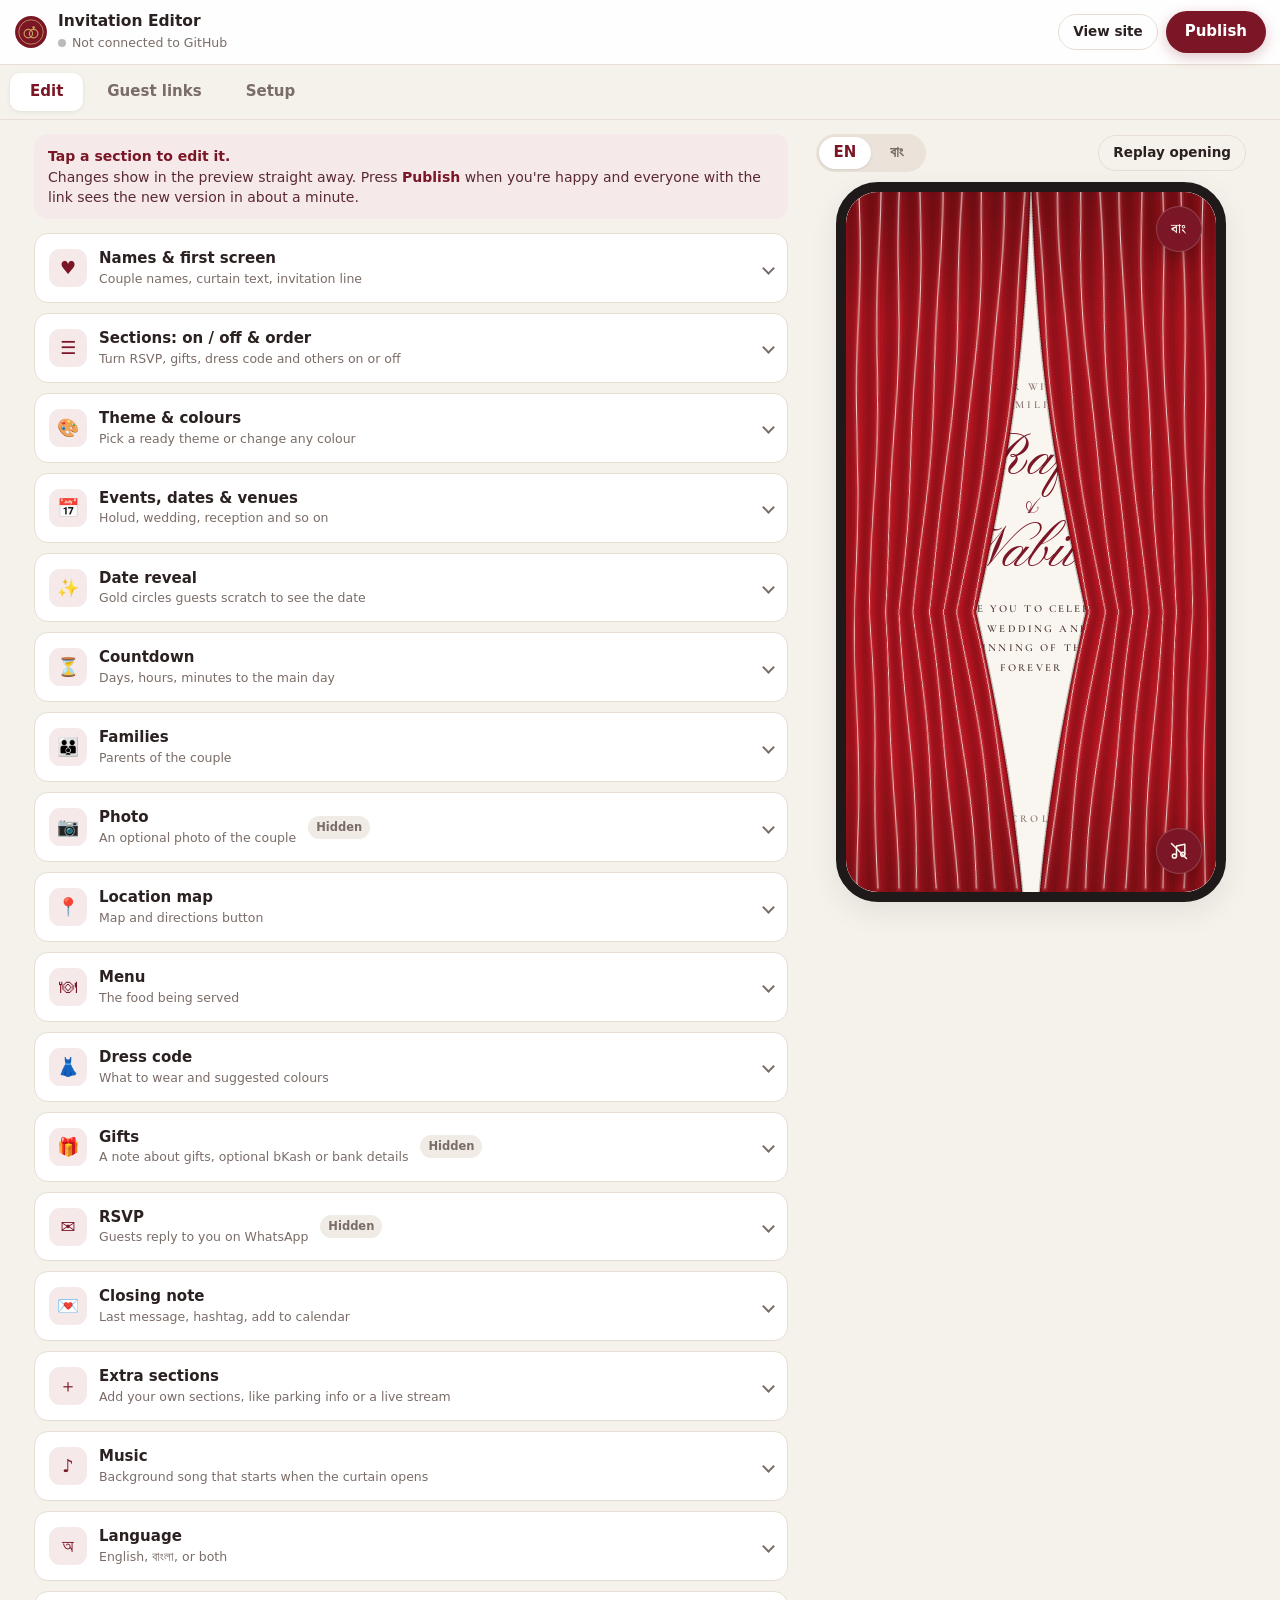
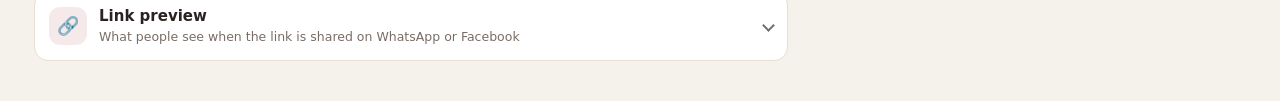
==== admin.html @ 90f6d411 "Add files via upload" ====
<!DOCTYPE html>
<html lang="en">
<head>
  <meta charset="utf-8">
  <meta name="viewport" content="width=device-width, initial-scale=1, viewport-fit=cover">
  <meta name="robots" content="noindex, nofollow">
  <meta name="theme-color" content="#7b1626">
  <title>Invitation Editor</title>
  <link rel="icon" href="assets/img/icon.svg" type="image/svg+xml">
  <link rel="stylesheet" href="assets/css/admin.css">
</head>
<body>
  <header class="top">
    <div class="brand">
      <img src="assets/img/icon.svg" alt="" width="34" height="34">
      <div>
        <b>Invitation Editor</b>
        <span class="status" id="status"><i></i><span>Loading…</span></span>
      </div>
    </div>
    <div class="top-actions">
      <a class="btn ghost sm hide-xs" id="liveLink" target="_blank" rel="noopener">View site</a>
      <button class="btn primary" id="publishBtn" type="button">Publish</button>
    </div>
  </header>

  <nav class="tabs" id="tabs" role="tablist">
    <button type="button" data-tab="edit" class="on" role="tab">Edit</button>
    <button type="button" data-tab="preview" class="tab-preview" role="tab">Preview</button>
    <button type="button" data-tab="guests" role="tab">Guest links</button>
    <button type="button" data-tab="setup" role="tab">Setup</button>
  </nav>

  <div class="banner" id="banner" hidden></div>

  <main class="layout" id="layout" data-tab="edit">
    <div class="col-left">
      <section class="pane" id="pane-edit">
        <div class="intro-card">
          <b>Tap a section to edit it.</b>
          <span>Changes show in the preview straight away. Press <b>Publish</b> when you're happy and everyone with the link sees the new version in about a minute.</span>
        </div>
        <div id="form"></div>
      </section>
      <section class="pane" id="pane-guests"></section>
      <section class="pane" id="pane-setup"></section>
    </div>
    <section class="pane pane-preview" id="pane-preview">
      <div class="pv-bar">
        <div class="seg" id="pvLang">
          <button type="button" data-lang="en" class="on">EN</button>
          <button type="button" data-lang="bn">বাং</button>
        </div>
        <button type="button" class="btn ghost sm" id="replayBtn">Replay opening</button>
      </div>
      <div class="phone-wrap" id="phoneWrap">
        <div class="phone" id="phone"><iframe id="pv" src="index.html?preview=1" title="Live preview"></iframe></div>
      </div>
    </section>
  </main>

  <div class="toast" id="toast" role="status" aria-live="polite"></div>
  <div class="modal" id="modal" hidden><div class="modal-card" id="modalCard"></div></div>

  <script src="assets/js/shared.js"></script>
  <script src="assets/js/admin.js"></script>
</body>
</html>
---- assets/css/admin.css ----
:root {
  --a: #7b1626;
  --a-soft: #f6e9ea;
  --bg: #f5f1eb;
  --card: #ffffff;
  --line: #e7ddd2;
  --text: #2a2120;
  --muted: #7a6c66;
  --ok: #2f7d4f;
  --warn: #b7791f;
  --radius: 14px;
  --font: system-ui, -apple-system, 'Segoe UI', Roboto, 'Noto Sans Bengali', 'Hind Siliguri', sans-serif;
  --safe-b: env(safe-area-inset-bottom, 0px);
}
*, *::before, *::after { box-sizing: border-box; }
html { -webkit-text-size-adjust: 100%; }
body { margin: 0; background: var(--bg); color: var(--text); font: 15px/1.45 var(--font); -webkit-font-smoothing: antialiased; -webkit-tap-highlight-color: transparent; }
button, input, select, textarea { font: inherit; color: inherit; }
[hidden] { display: none !important; }
a { color: var(--a); }

/* ---- top bar ---- */
.top { position: sticky; top: 0; z-index: 30; display: flex; align-items: center; justify-content: space-between; gap: 10px; padding: 10px 14px; padding-top: calc(10px + env(safe-area-inset-top, 0px)); background: rgba(255,255,255,.92); backdrop-filter: saturate(1.4) blur(10px); -webkit-backdrop-filter: saturate(1.4) blur(10px); border-bottom: 1px solid var(--line); }
.brand { display: flex; align-items: center; gap: 10px; min-width: 0; }
.brand b { display: block; font-size: 15.5px; }
.status { display: inline-flex; align-items: center; gap: 6px; font-size: 12.5px; color: var(--muted); white-space: nowrap; }
.status i { width: 8px; height: 8px; border-radius: 50%; background: #bbb; flex: none; }
.status.ok i { background: var(--ok); }
.status.warn i { background: var(--warn); }
.status.busy i { background: var(--a); animation: blink 1s ease-in-out infinite; }
.top-actions { display: flex; gap: 8px; align-items: center; flex: none; }
@keyframes blink { 50% { opacity: .3; } }

.btn { display: inline-flex; align-items: center; justify-content: center; gap: 6px; min-height: 42px; padding: 9px 18px; border-radius: 999px; border: 1px solid transparent; background: #efe8e0; color: var(--text); font-weight: 600; text-decoration: none; cursor: pointer; transition: transform .15s ease, background .2s ease, opacity .2s; white-space: nowrap; }
.btn:active { transform: scale(.97); }
.btn.primary { background: var(--a); color: #fff; box-shadow: 0 4px 14px rgba(123,22,38,.25); }
.btn.ghost { background: transparent; border-color: var(--line); }
.btn.sm { min-height: 36px; padding: 6px 14px; font-size: 13.5px; }
.btn.danger { color: #a3271e; border-color: #efc9c4; background: #fff; }
.btn.block { width: 100%; }
.btn[disabled] { opacity: .5; pointer-events: none; }

/* ---- tabs ---- */
.tabs { position: sticky; top: 61px; z-index: 25; display: flex; gap: 4px; padding: 8px 10px; background: var(--bg); border-bottom: 1px solid var(--line); overflow-x: auto; scrollbar-width: none; }
.tabs::-webkit-scrollbar { display: none; }
.tabs button { flex: 1; min-height: 38px; border: 0; border-radius: 10px; background: transparent; font-weight: 600; color: var(--muted); padding: 6px 12px; white-space: nowrap; cursor: pointer; }
.tabs button.on { background: var(--card); color: var(--a); box-shadow: 0 1px 4px rgba(0,0,0,.08); }

.banner { margin: 12px 14px 0; padding: 12px 14px; border-radius: 12px; background: #fff7e6; border: 1px solid #f1d9a6; display: flex; flex-wrap: wrap; gap: 8px 12px; align-items: center; justify-content: space-between; }
.banner p { margin: 0; flex: 1 1 220px; }

/* ---- layout ---- */
.layout { padding: 14px 14px calc(30px + var(--safe-b)); max-width: 1240px; margin: 0 auto; }
.pane { display: none; }
.layout[data-tab="edit"] #pane-edit, .layout[data-tab="guests"] #pane-guests, .layout[data-tab="setup"] #pane-setup, .layout[data-tab="preview"] #pane-preview { display: block; }
.layout[data-tab="preview"] .col-left { display: none; }

@media (min-width: 980px) {
  .layout { display: grid; grid-template-columns: minmax(0, 1fr) 430px; gap: 28px; align-items: start; }
  .tabs .tab-preview { display: none; }
  .pane-preview, .layout[data-tab] .pane-preview { display: block !important; position: sticky; top: 124px; }
  .layout[data-tab="preview"] .col-left { display: block; }
  .layout[data-tab="preview"] #pane-edit { display: block; }
  .tabs { justify-content: flex-start; }
  .tabs button { flex: 0 0 auto; padding: 6px 20px; }
}

.intro-card { background: var(--a-soft); border-radius: var(--radius); padding: 12px 14px; margin-bottom: 14px; color: #5a2a31; font-size: 14px; }
.intro-card > b { display: block; color: var(--a); }
.intro-card span b { color: var(--a); }

/* ---- groups (accordion) ---- */
.grp { background: var(--card); border: 1px solid var(--line); border-radius: var(--radius); margin-bottom: 10px; overflow: hidden; }
.grp > summary { list-style: none; display: flex; align-items: center; gap: 12px; padding: 14px; cursor: pointer; user-select: none; -webkit-user-select: none; }
.grp > summary::-webkit-details-marker { display: none; }
.grp > summary::after { content: ''; width: 9px; height: 9px; border-right: 2px solid var(--muted); border-bottom: 2px solid var(--muted); transform: rotate(45deg); margin-left: auto; transition: transform .25s ease; flex: none; }
.grp[open] > summary::after { transform: rotate(-135deg); }
.grp-ic { width: 38px; height: 38px; border-radius: 11px; background: var(--a-soft); color: var(--a); display: grid; place-items: center; font-size: 18px; flex: none; }
.grp-t { min-width: 0; }
.grp-t b { display: block; }
.grp-t small { display: block; color: var(--muted); font-size: 12.5px; }
.grp-hidden { font-size: 11.5px; font-weight: 700; color: var(--muted); background: #f0ebe5; padding: 3px 8px; border-radius: 999px; flex: none; }
.grp-body { padding: 4px 14px 16px; border-top: 1px solid var(--line); animation: drop .25s ease; }
@keyframes drop { from { opacity: 0; transform: translateY(-4px); } }

/* ---- fields ---- */
.f { margin-top: 14px; }
.f-label { font-weight: 600; font-size: 14px; margin-bottom: 6px; display: block; }
.f-help { margin: 6px 0 0; color: var(--muted); font-size: 12.5px; }
.in, .f input[type="text"], .f input[type="url"], .f input[type="tel"], .f input[type="number"], .f input[type="date"], .f input[type="time"], .f input[type="password"], .f select, .f textarea, .in-area {
  width: 100%; min-height: 44px; padding: 10px 12px; border-radius: 11px; border: 1px solid var(--line); background: #fdfbf9;
  font-size: 16px; outline: none; transition: border-color .2s, box-shadow .2s; -webkit-appearance: none; appearance: none;
}
.f textarea, .in-area { resize: vertical; min-height: 76px; line-height: 1.45; }
.in:focus, .f input:focus, .f select:focus, .f textarea:focus, .in-area:focus { border-color: var(--a); box-shadow: 0 0 0 3px rgba(123,22,38,.12); background: #fff; }
.pair { display: grid; gap: 8px; }
.lang { position: relative; display: block; }
.lang .tag { position: absolute; left: 9px; top: 11px; font-size: 10.5px; font-weight: 800; letter-spacing: .04em; color: var(--a); background: var(--a-soft); padding: 2px 6px; border-radius: 6px; pointer-events: none; }
.f .lang .in { padding-left: 56px; }
body.no-bn .lang.bn { display: none; }
@media (min-width: 620px) { .pair { grid-template-columns: 1fr 1fr; } body.no-bn .pair { grid-template-columns: 1fr; } }

.row2 { display: grid; grid-template-columns: 1fr 1fr; gap: 10px; }
.row2 .f { margin-top: 14px; }

.switch { display: flex; align-items: center; justify-content: space-between; gap: 12px; padding: 10px 0; cursor: pointer; }
.switch input { position: absolute; opacity: 0; width: 1px; height: 1px; }
.switch .knob { width: 46px; height: 28px; border-radius: 999px; background: #d8cfc6; position: relative; flex: none; transition: background .2s; }
.switch .knob::after { content: ''; position: absolute; top: 3px; left: 3px; width: 22px; height: 22px; border-radius: 50%; background: #fff; box-shadow: 0 1px 3px rgba(0,0,0,.25); transition: transform .2s ease; }
.switch input:checked + .knob { background: var(--a); }
.switch input:checked + .knob::after { transform: translateX(18px); }
.switch input:focus-visible + .knob { outline: 2px solid var(--a); outline-offset: 2px; }
.show-row { background: #faf6f1; border-radius: 11px; padding: 4px 12px; margin-top: 12px; }

.color-row { display: flex; align-items: center; gap: 10px; padding: 7px 0; border-bottom: 1px dashed #efe7de; }
.color-row:last-child { border-bottom: 0; }
.color-row .cl { flex: 1; min-width: 0; font-size: 14px; }
.color-row .cl small { display: block; color: var(--muted); font-size: 12px; }
.color-row input[type="color"] { width: 44px; height: 40px; padding: 0; border: 1px solid var(--line); border-radius: 10px; background: none; cursor: pointer; flex: none; }
.color-row input[type="color"]::-webkit-color-swatch-wrapper { padding: 3px; }
.color-row input[type="color"]::-webkit-color-swatch { border: 0; border-radius: 7px; }
.color-row .hex { width: 96px; flex: none; min-height: 40px; padding: 8px 10px; border-radius: 10px; border: 1px solid var(--line); font: 14px ui-monospace, SFMono-Regular, Menlo, monospace; text-transform: lowercase; }

.themes { display: grid; grid-template-columns: repeat(auto-fill, minmax(124px, 1fr)); gap: 10px; margin-top: 12px; }
.theme-tile { border: 2px solid var(--line); border-radius: 13px; padding: 8px; background: #fff; cursor: pointer; text-align: left; transition: border-color .2s, transform .15s; }
.theme-tile:active { transform: scale(.97); }
.theme-tile.on { border-color: var(--a); }
.theme-tile .sw { display: flex; height: 40px; border-radius: 8px; overflow: hidden; margin-bottom: 6px; }
.theme-tile .sw i { flex: 1; }
.theme-tile b { font-size: 13px; }

.media { display: flex; align-items: center; gap: 12px; flex-wrap: wrap; }
.media .thumb { width: 84px; height: 84px; border-radius: 12px; background: #f1ebe4 center/cover no-repeat; border: 1px solid var(--line); flex: none; }
.media audio { width: 100%; max-width: 360px; height: 40px; }
.file-btn { position: relative; overflow: hidden; }
.file-btn input { position: absolute; inset: 0; opacity: 0; cursor: pointer; font-size: 0; }

/* lists */
.list { display: grid; gap: 10px; margin-top: 14px; }
.item { border: 1px solid var(--line); border-radius: 12px; background: #fdfbf9; }
.item > summary { list-style: none; display: flex; align-items: center; gap: 8px; padding: 10px 10px 10px 14px; cursor: pointer; }
.item > summary::-webkit-details-marker { display: none; }
.item-t { flex: 1; min-width: 0; font-weight: 600; overflow: hidden; text-overflow: ellipsis; white-space: nowrap; }
.item-t small { font-weight: 500; color: var(--muted); margin-left: 6px; }
.item-body { padding: 0 14px 14px; border-top: 1px solid var(--line); }
.icon-btn { width: 36px; height: 36px; border-radius: 10px; border: 1px solid var(--line); background: #fff; display: grid; place-items: center; cursor: pointer; flex: none; font-size: 15px; color: var(--muted); }
.icon-btn:active { transform: scale(.94); }
.icon-btn.del { color: #a3271e; }
.add-btn { margin-top: 12px; }
.badge { display: inline-block; font-size: 11px; font-weight: 700; background: var(--a); color: #fff; border-radius: 999px; padding: 2px 8px; margin-left: 6px; vertical-align: 1px; }

.order-row { display: flex; align-items: center; gap: 8px; padding: 8px 0; border-bottom: 1px dashed #efe7de; }
.order-row:last-child { border-bottom: 0; }
.order-row .on-off { margin-left: auto; }
.order-row b { flex: 1; font-weight: 600; }
.order-row.off b { color: var(--muted); text-decoration: line-through; }

.swatch-list { display: flex; flex-wrap: wrap; gap: 10px; margin-top: 8px; align-items: center; }
.swatch-item { position: relative; }
.swatch-item input[type="color"] { width: 52px; height: 52px; border-radius: 50%; border: 1px solid var(--line); padding: 0; background: none; cursor: pointer; }
.swatch-item input[type="color"]::-webkit-color-swatch-wrapper { padding: 3px; }
.swatch-item input[type="color"]::-webkit-color-swatch { border: 0; border-radius: 50%; }
.swatch-item button { position: absolute; top: -6px; right: -6px; width: 22px; height: 22px; border-radius: 50%; border: 0; background: #2a2120; color: #fff; font-size: 13px; line-height: 1; cursor: pointer; }

/* share preview */
.share-prev { margin-top: 12px; border-radius: 12px; overflow: hidden; border: 1px solid var(--line); background: #fff; max-width: 420px; }
.share-prev canvas, .share-prev img { display: block; width: 100%; height: auto; }
.share-prev .meta { padding: 10px 12px; background: #f3f6f4; font-size: 13px; }
.share-prev .meta b { display: block; font-size: 14px; }
.share-prev .meta span { color: var(--muted); }

/* cards for guests + setup */
.card { background: var(--card); border: 1px solid var(--line); border-radius: var(--radius); padding: 16px; margin-bottom: 12px; }
.card h3 { margin: 0 0 4px; font-size: 16.5px; }
.card > p { margin: 0 0 6px; color: var(--muted); font-size: 14px; }
.steps { margin: 10px 0 0; padding-left: 20px; }
.steps li { margin: 6px 0; }
.code { font: 13px ui-monospace, SFMono-Regular, Menlo, monospace; background: #f4efe9; padding: 2px 6px; border-radius: 6px; }
.btns { display: flex; flex-wrap: wrap; gap: 8px; margin-top: 14px; }
.ok-text { color: var(--ok); font-weight: 600; }
.err-text { color: #a3271e; font-weight: 600; }

.guest-row { display: flex; align-items: center; gap: 8px; padding: 10px 0; border-bottom: 1px dashed #efe7de; }
.guest-row:last-child { border-bottom: 0; }
.guest-row .gn { flex: 1; min-width: 0; }
.guest-row .gn b { display: block; overflow: hidden; text-overflow: ellipsis; white-space: nowrap; }
.guest-row .gn small { display: block; color: var(--muted); font-size: 12px; overflow: hidden; text-overflow: ellipsis; white-space: nowrap; }
.wa { background: #1f9d55 !important; color: #fff !important; border-color: #1f9d55 !important; }

/* ---- preview ---- */
.pv-bar { display: flex; align-items: center; justify-content: space-between; gap: 8px; margin-bottom: 10px; }
.seg { display: inline-flex; background: #ebe3da; border-radius: 999px; padding: 3px; }
.seg button { border: 0; background: transparent; min-height: 32px; min-width: 52px; padding: 4px 12px; border-radius: 999px; font-weight: 700; color: var(--muted); cursor: pointer; }
.seg button.on { background: #fff; color: var(--a); box-shadow: 0 1px 3px rgba(0,0,0,.1); }
.phone-wrap { display: flex; justify-content: center; }
.phone { width: 100%; height: calc(100svh - 190px); min-height: 480px; border-radius: 18px; overflow: hidden; border: 1px solid var(--line); background: #fff; box-shadow: 0 10px 30px rgba(0,0,0,.08); }
.phone iframe { width: 100%; height: 100%; border: 0; display: block; }
@media (min-width: 980px) {
  .phone { width: 390px; height: min(800px, calc(100vh - 180px)); border: 10px solid #1f1a19; border-radius: 42px; }
}

/* ---- toast + modal ---- */
.toast { position: fixed; left: 50%; bottom: calc(22px + var(--safe-b)); transform: translate(-50%, 30px); opacity: 0; pointer-events: none; z-index: 80; max-width: min(92vw, 460px); background: #2a2120; color: #fff; padding: 12px 18px; border-radius: 14px; box-shadow: 0 10px 30px rgba(0,0,0,.25); transition: transform .3s ease, opacity .3s ease; font-size: 14.5px; }
.toast.show { opacity: 1; transform: translate(-50%, 0); }
.toast.err { background: #8f1d16; }
.modal { position: fixed; inset: 0; z-index: 90; background: rgba(30,20,18,.45); display: grid; place-items: center; padding: 16px; animation: fade .2s ease; }
.modal-card { background: #fff; border-radius: 18px; padding: 20px; width: min(440px, 100%); max-height: 90vh; overflow: auto; box-shadow: 0 20px 60px rgba(0,0,0,.3); animation: pop .25s ease; }
.modal-card h3 { margin: 0 0 8px; }
.prog { list-style: none; padding: 0; margin: 12px 0 0; }
.prog li { display: flex; align-items: center; gap: 10px; padding: 7px 0; color: var(--muted); }
.prog li::before { content: ''; width: 18px; height: 18px; border-radius: 50%; border: 2px solid #d9cfc5; flex: none; }
.prog li.doing { color: var(--text); font-weight: 600; }
.prog li.doing::before { border-color: var(--a); border-right-color: transparent; animation: spin .8s linear infinite; }
.prog li.done { color: var(--text); }
.prog li.done::before { background: var(--ok); border-color: var(--ok); box-shadow: inset 0 0 0 3px #fff; }
@keyframes spin { to { transform: rotate(360deg); } }
@keyframes fade { from { opacity: 0; } }
@keyframes pop { from { opacity: 0; transform: translateY(10px) scale(.98); } }

@media (max-width: 420px) {
  .hide-xs { display: none; }
  .brand b { font-size: 14.5px; }
  .row2 { grid-template-columns: 1fr; gap: 0; }
}
@media (prefers-reduced-motion: reduce) { * { animation: none !important; transition: none !important; } }
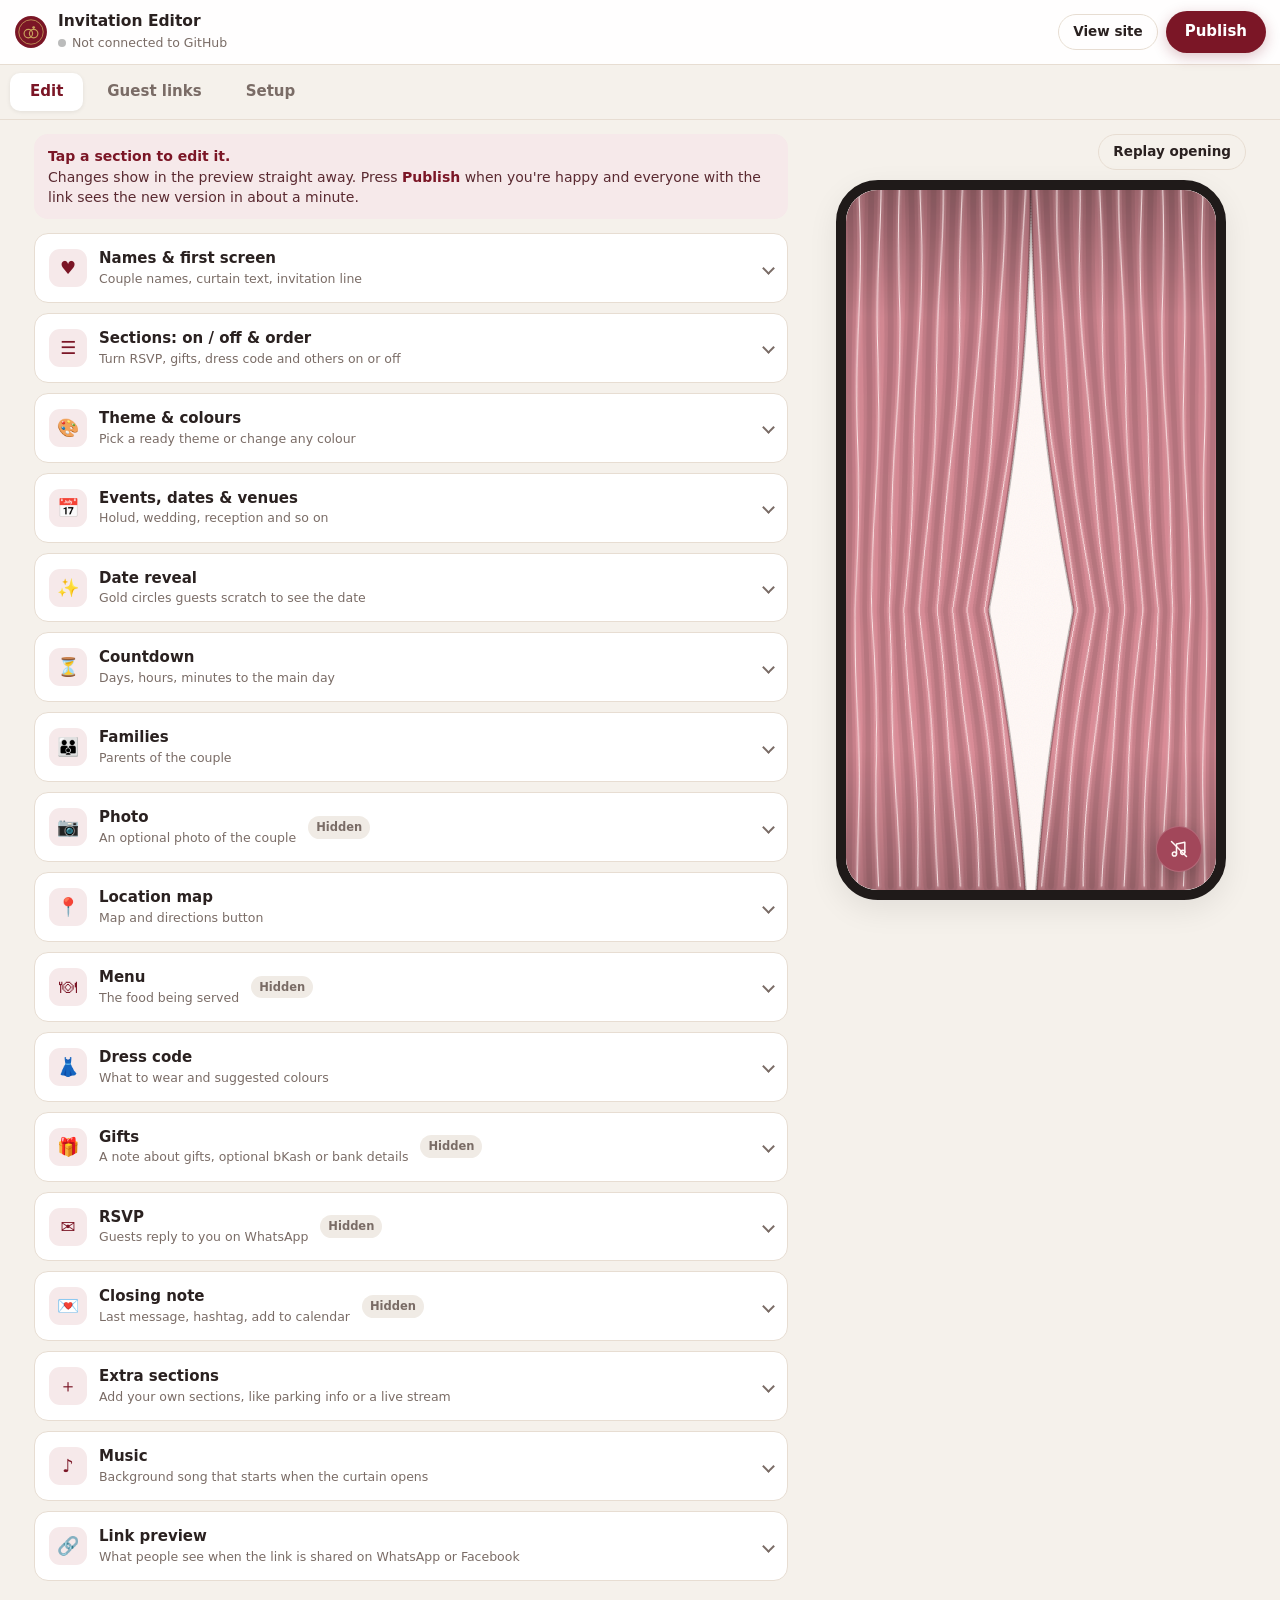
==== commit 6259960c: "Make the invitation English only - Invitation: remove the EN/বাং switch; always English, ignoring ?l" ====
--- a/admin.html
+++ b/admin.html
@@ -47,10 +47,6 @@
     </div>
     <section class="pane pane-preview" id="pane-preview">
       <div class="pv-bar">
-        <div class="seg" id="pvLang">
-          <button type="button" data-lang="en" class="on">EN</button>
-          <button type="button" data-lang="bn">বাং</button>
-        </div>
         <button type="button" class="btn ghost sm" id="replayBtn">Replay opening</button>
       </div>
       <div class="phone-wrap" id="phoneWrap">
--- a/assets/css/admin.css
+++ b/assets/css/admin.css
@@ -93,12 +93,6 @@
 }
 .f textarea, .in-area { resize: vertical; min-height: 76px; line-height: 1.45; }
 .in:focus, .f input:focus, .f select:focus, .f textarea:focus, .in-area:focus { border-color: var(--a); box-shadow: 0 0 0 3px rgba(123,22,38,.12); background: #fff; }
-.pair { display: grid; gap: 8px; }
-.lang { position: relative; display: block; }
-.lang .tag { position: absolute; left: 9px; top: 11px; font-size: 10.5px; font-weight: 800; letter-spacing: .04em; color: var(--a); background: var(--a-soft); padding: 2px 6px; border-radius: 6px; pointer-events: none; }
-.f .lang .in { padding-left: 56px; }
-body.no-bn .lang.bn { display: none; }
-@media (min-width: 620px) { .pair { grid-template-columns: 1fr 1fr; } body.no-bn .pair { grid-template-columns: 1fr; } }
 
 .row2 { display: grid; grid-template-columns: 1fr 1fr; gap: 10px; }
 .row2 .f { margin-top: 14px; }
@@ -140,7 +134,7 @@
 .item { border: 1px solid var(--line); border-radius: 12px; background: #fdfbf9; }
 .item > summary { list-style: none; display: flex; align-items: center; gap: 8px; padding: 10px 10px 10px 14px; cursor: pointer; }
 .item > summary::-webkit-details-marker { display: none; }
-.item-t { flex: 1; min-width: 0; font-weight: 600; overflow: hidden; text-overflow: ellipsis; white-space: nowrap; }
+.item-t { flex: 1; min-width: 0; font-weight: 600; overflow-wrap: anywhere; }
 .item-t small { font-weight: 500; color: var(--muted); margin-left: 6px; }
 .item-body { padding: 0 14px 14px; border-top: 1px solid var(--line); }
 .icon-btn { width: 36px; height: 36px; border-radius: 10px; border: 1px solid var(--line); background: #fff; display: grid; place-items: center; cursor: pointer; flex: none; font-size: 15px; color: var(--muted); }
@@ -152,15 +146,17 @@
 .order-row { display: flex; align-items: center; gap: 8px; padding: 8px 0; border-bottom: 1px dashed #efe7de; }
 .order-row:last-child { border-bottom: 0; }
 .order-row .on-off { margin-left: auto; }
-.order-row b { flex: 1; font-weight: 600; }
+.order-row b { flex: 1; min-width: 0; font-weight: 600; overflow-wrap: anywhere; }
 .order-row.off b { color: var(--muted); text-decoration: line-through; }
 
-.swatch-list { display: flex; flex-wrap: wrap; gap: 10px; margin-top: 8px; align-items: center; }
-.swatch-item { position: relative; }
-.swatch-item input[type="color"] { width: 52px; height: 52px; border-radius: 50%; border: 1px solid var(--line); padding: 0; background: none; cursor: pointer; }
+.swatch-list { display: grid; gap: 10px; margin-top: 8px; }
+.swatch-item { display: flex; align-items: center; gap: 10px; padding-bottom: 10px; border-bottom: 1px dashed #efe7de; }
+.swatch-item .in { flex: 1; min-width: 0; }
+.swatch-item input[type="color"] { width: 48px; height: 48px; flex: none; border-radius: 50%; border: 1px solid var(--line); padding: 0; background: none; cursor: pointer; }
 .swatch-item input[type="color"]::-webkit-color-swatch-wrapper { padding: 3px; }
 .swatch-item input[type="color"]::-webkit-color-swatch { border: 0; border-radius: 50%; }
-.swatch-item button { position: absolute; top: -6px; right: -6px; width: 22px; height: 22px; border-radius: 50%; border: 0; background: #2a2120; color: #fff; font-size: 13px; line-height: 1; cursor: pointer; }
+.swatch-item input[type="color"]::-moz-color-swatch { border: 0; border-radius: 50%; }
+.swatch-list > .btn { justify-self: start; }
 
 /* share preview */
 .share-prev { margin-top: 12px; border-radius: 12px; overflow: hidden; border: 1px solid var(--line); background: #fff; max-width: 420px; }
@@ -179,19 +175,20 @@
 .btns { display: flex; flex-wrap: wrap; gap: 8px; margin-top: 14px; }
 .ok-text { color: var(--ok); font-weight: 600; }
 .err-text { color: #a3271e; font-weight: 600; }
+.problem { margin-top: 10px; padding: 12px 14px; border-radius: 12px; background: #fff6f4; border: 1px solid #efc9c4; color: var(--text); font-size: 14px; }
+.problem > b { display: block; color: #a3271e; }
+.problem p { margin: 6px 0 0; }
+.problem .steps li { margin: 4px 0; }
 
 .guest-row { display: flex; align-items: center; gap: 8px; padding: 10px 0; border-bottom: 1px dashed #efe7de; }
 .guest-row:last-child { border-bottom: 0; }
 .guest-row .gn { flex: 1; min-width: 0; }
-.guest-row .gn b { display: block; overflow: hidden; text-overflow: ellipsis; white-space: nowrap; }
+.guest-row .gn b { display: block; overflow-wrap: anywhere; }
 .guest-row .gn small { display: block; color: var(--muted); font-size: 12px; overflow: hidden; text-overflow: ellipsis; white-space: nowrap; }
 .wa { background: #1f9d55 !important; color: #fff !important; border-color: #1f9d55 !important; }
 
 /* ---- preview ---- */
-.pv-bar { display: flex; align-items: center; justify-content: space-between; gap: 8px; margin-bottom: 10px; }
-.seg { display: inline-flex; background: #ebe3da; border-radius: 999px; padding: 3px; }
-.seg button { border: 0; background: transparent; min-height: 32px; min-width: 52px; padding: 4px 12px; border-radius: 999px; font-weight: 700; color: var(--muted); cursor: pointer; }
-.seg button.on { background: #fff; color: var(--a); box-shadow: 0 1px 3px rgba(0,0,0,.1); }
+.pv-bar { display: flex; align-items: center; justify-content: flex-end; gap: 8px; margin-bottom: 10px; }
 .phone-wrap { display: flex; justify-content: center; }
 .phone { width: 100%; height: calc(100svh - 190px); min-height: 480px; border-radius: 18px; overflow: hidden; border: 1px solid var(--line); background: #fff; box-shadow: 0 10px 30px rgba(0,0,0,.08); }
 .phone iframe { width: 100%; height: 100%; border: 0; display: block; }
